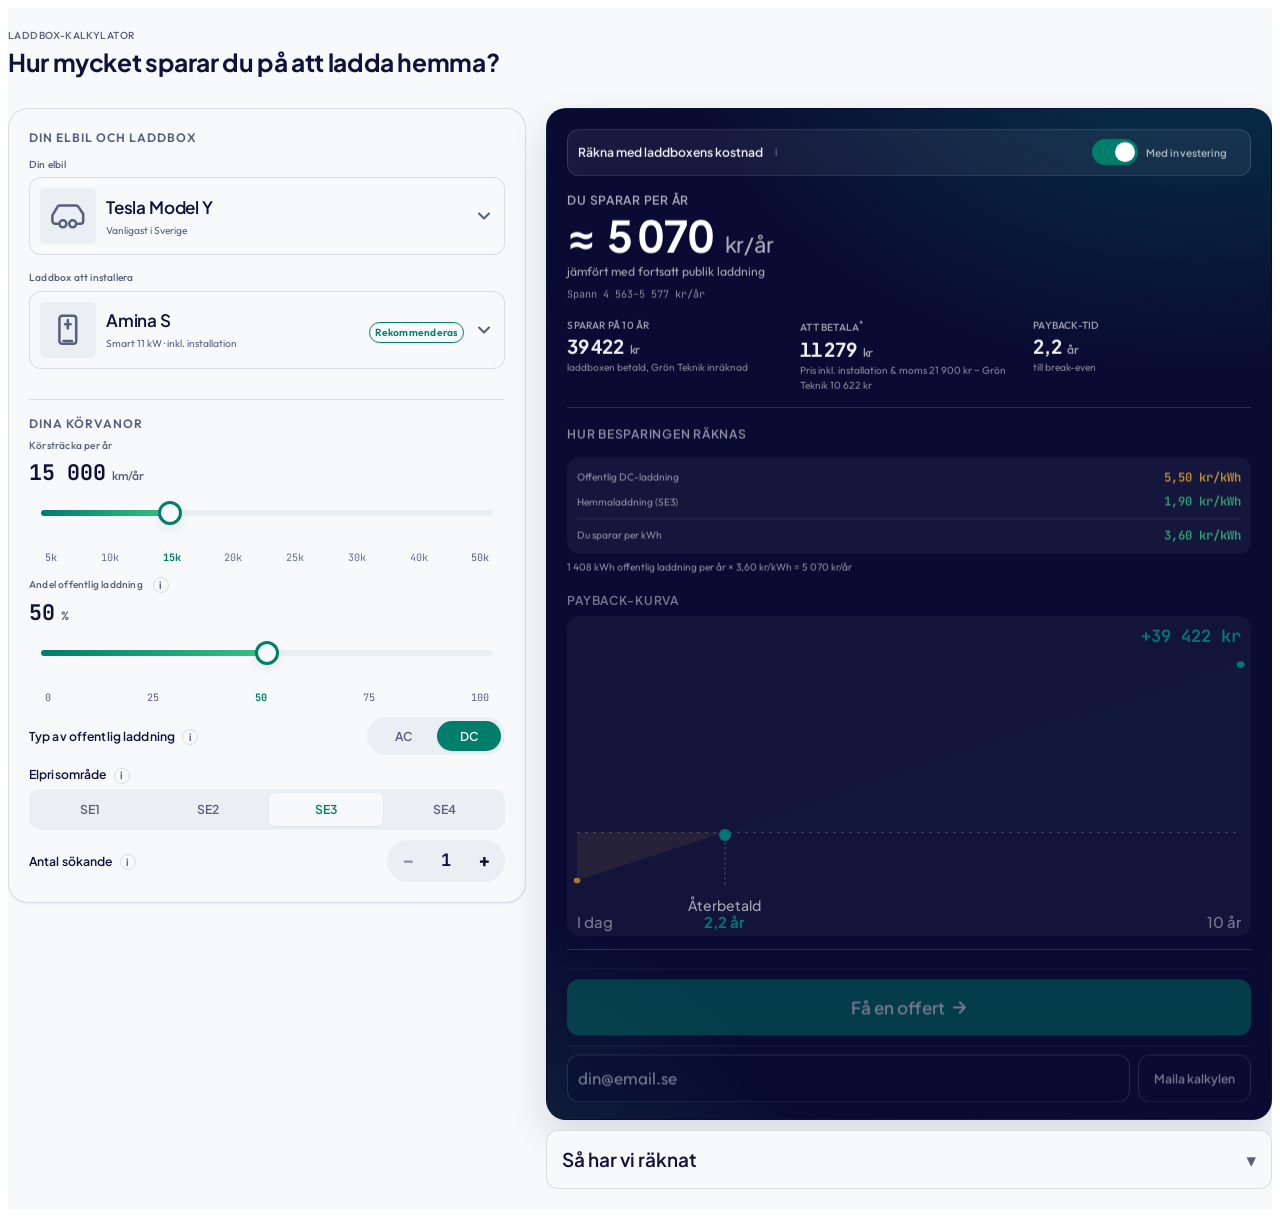
==== index.html @ c29f4c48 "Ampy Laddbox-kalkylator — verified MVP→production build EV charging savings calculator (charge-at-ho" ====
<!doctype html>
<html lang="sv">
<head>
  <meta charset="utf-8">
  <meta name="viewport" content="width=device-width, initial-scale=1">
  <meta http-equiv="refresh" content="0; url=./prototype/">
  <link rel="canonical" href="./prototype/">
  <title>Ampy Laddbox-kalkylator</title>
</head>
<body>
  <p>Öppnar <a href="./prototype/">Ampy Laddbox-kalkylatorn</a>…</p>
</body>
</html>
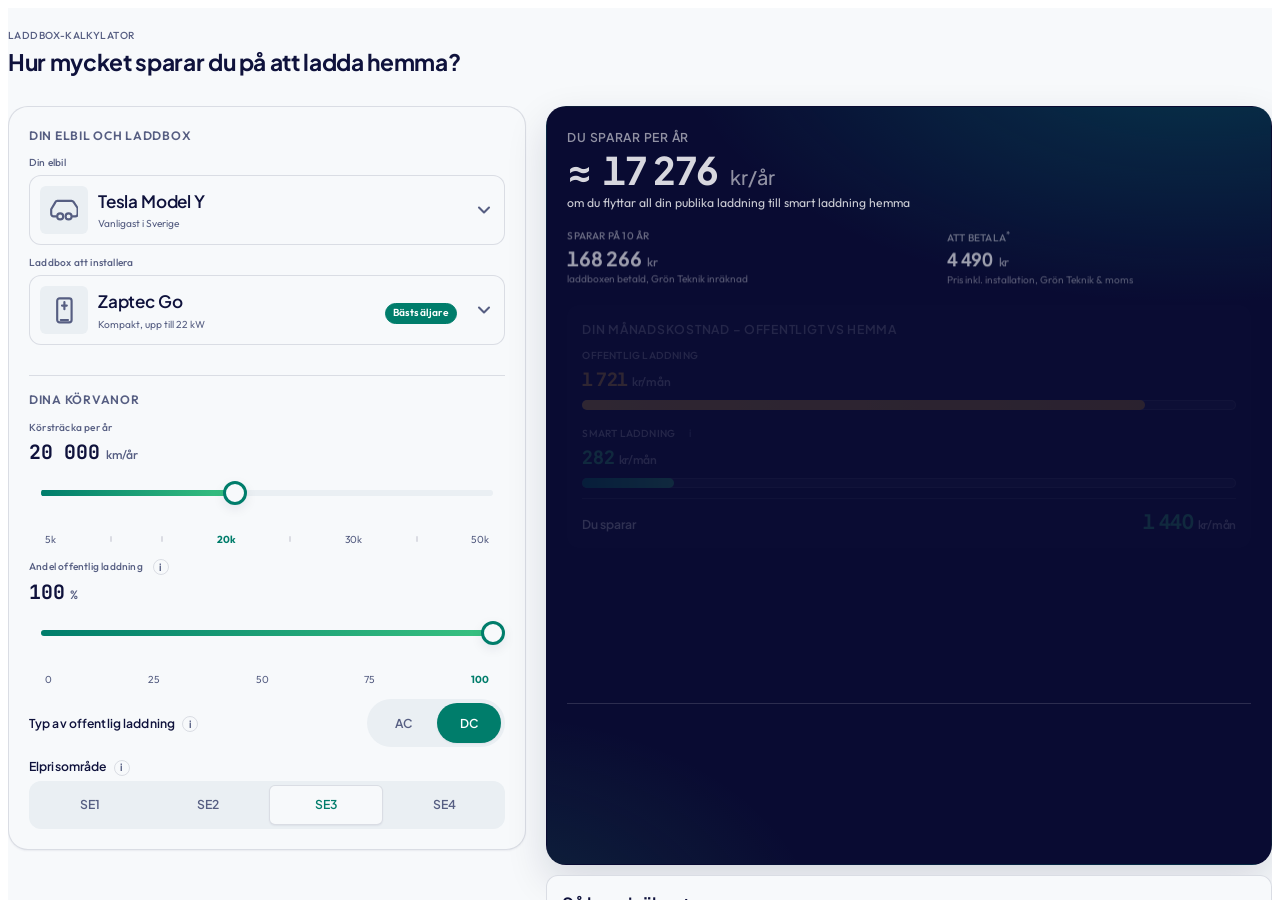
==== commit 381475dd: "Load Outfit / Plus Jakarta Sans / JetBrains Mono web fonts in the prototype The prototype named the " ====
--- a/index.html
+++ b/index.html
@@ -6,6 +6,9 @@
   <meta http-equiv="refresh" content="0; url=./prototype/">
   <link rel="canonical" href="./prototype/">
   <title>Ampy Laddbox-kalkylator</title>
+<link rel="preconnect" href="https://fonts.googleapis.com" />
+<link rel="preconnect" href="https://fonts.gstatic.com" crossorigin />
+<link href="https://fonts.googleapis.com/css2?family=Outfit:wght@100..900&family=Plus+Jakarta+Sans:ital,wght@0,200..800;1,200..800&family=JetBrains+Mono:ital,wght@0,100..800;1,100..800&display=swap" rel="stylesheet" />
 </head>
 <body>
   <p>Öppnar <a href="./prototype/">Ampy Laddbox-kalkylatorn</a>…</p>
